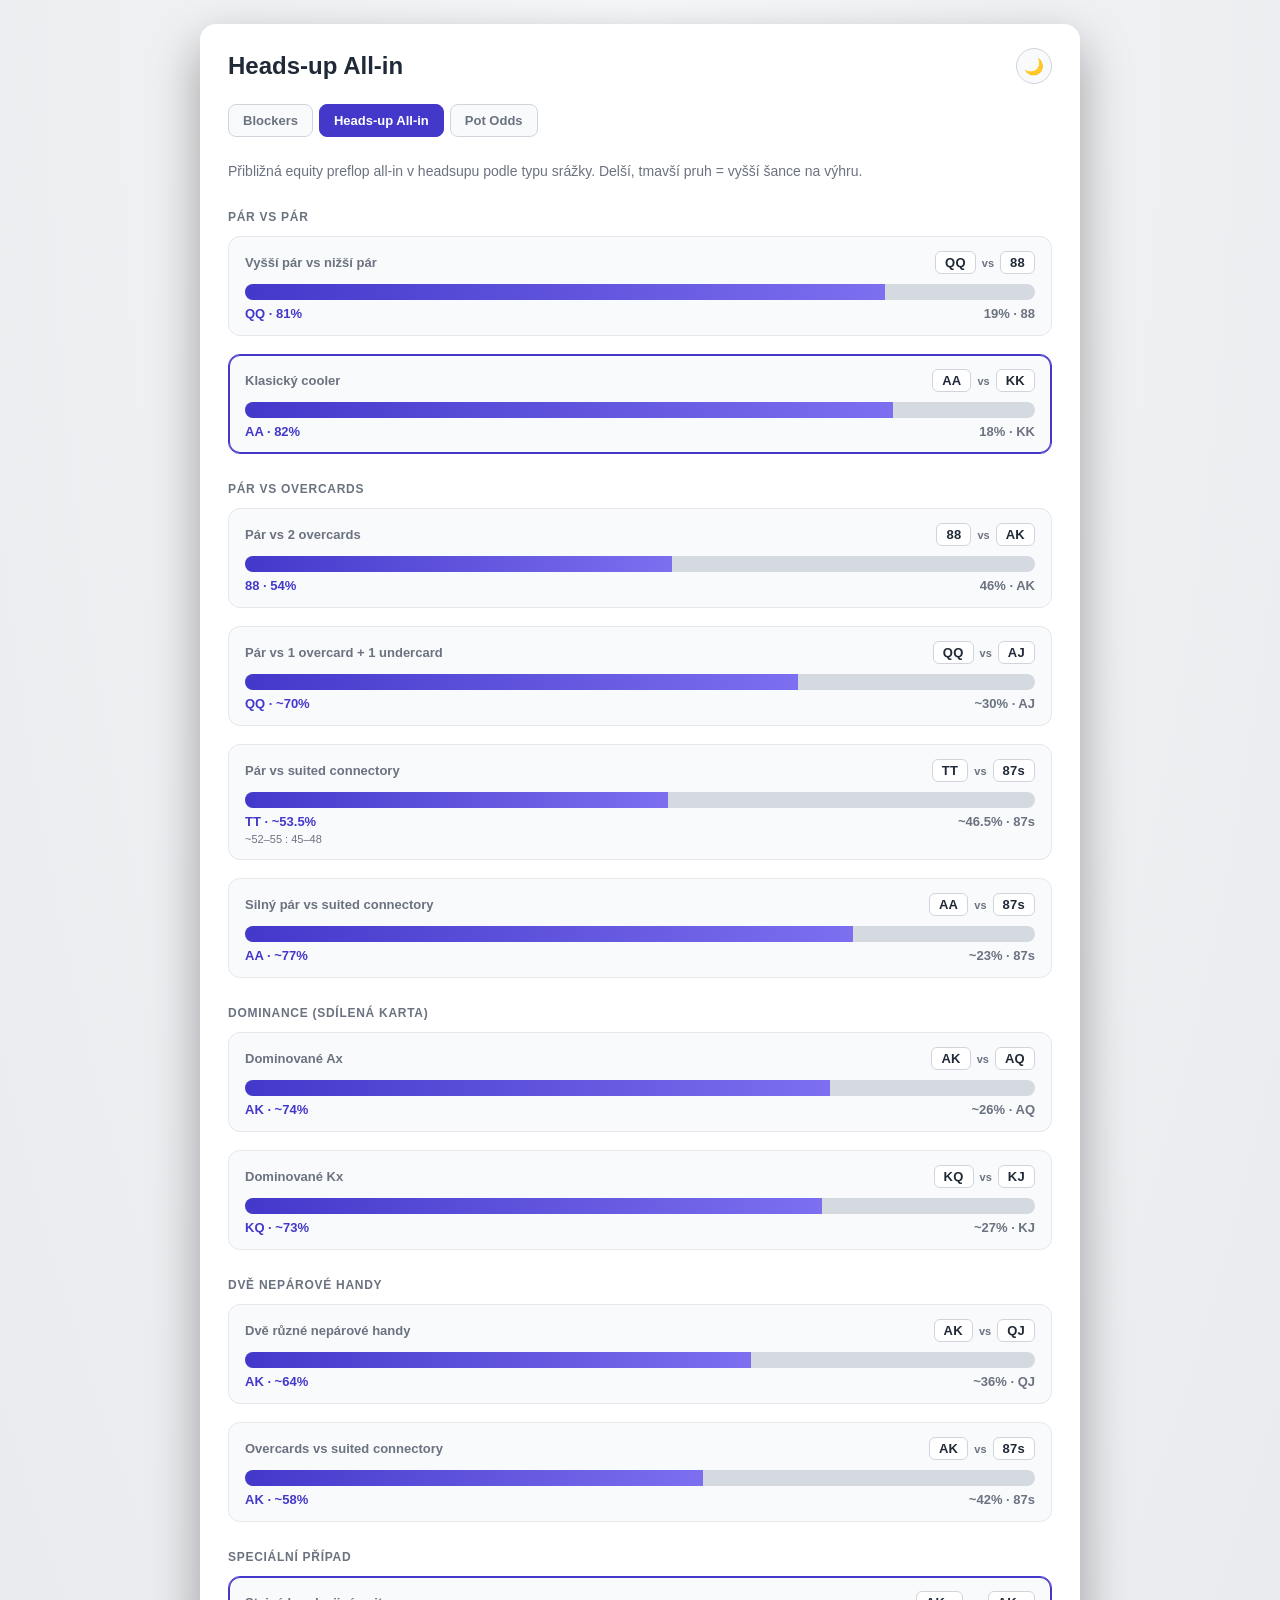
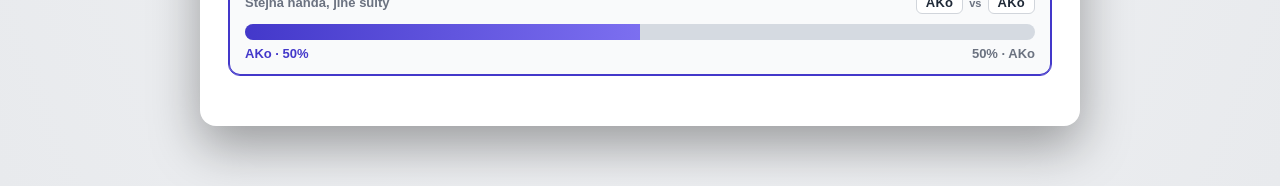
==== headsup-allin.html @ d11d683d "Expand Poker Blockers into a 3-page Poker Tools suite - Add a shared tab nav (Blockers / Heads-up Al" ====
<!DOCTYPE html>
<html lang="cs">
<head>
<meta charset="UTF-8" />
<meta name="viewport" content="width=device-width, initial-scale=1" />
<title>Heads-up All-in · Poker Tools</title>

<link rel="icon" href="favicon.svg" type="image/svg+xml" />
<link rel="icon" href="poker-favicon-32.png" sizes="32x32" type="image/png" />
<link rel="icon" href="poker-favicon-16.png" sizes="16x16" type="image/png" />
<link rel="apple-touch-icon" href="poker-apple-touch-icon.png" />
<link rel="manifest" href="headsup-allin-manifest.json" />
<meta name="theme-color" content="#4338ca" />
<meta name="apple-mobile-web-app-capable" content="yes" />
<meta name="apple-mobile-web-app-status-bar-style" content="black-translucent" />
<meta name="apple-mobile-web-app-title" content="Heads-up All-in" />

<style>
  :root {
    --page-bg-1: #f7f8fa;
    --page-bg-2: #e8eaed;
    --panel-bg: #ffffff;
    --modal-bg: #ffffff;
    --ink: #1f2937;
    --muted: #6b7280;
    --accent: #4338ca;
    --slot-empty: #e5e7eb;
    --slot-border: #c5cad2;
    --border: #d1d5db;
    --border-soft: rgba(0,0,0,0.08);
    --surface-soft: #f9fafb;
    --surface-soft-border: #e5e7eb;
    --cell-zero-bg: #eef0f2;
    --cell-zero-text: #b8bec7;
    --cell-excluded-bg: #d5dae1;
    --cell-excluded-text: #9aa3af;
    --shadow: rgba(0,0,0,0.35);
    --shadow-modal: rgba(0,0,0,0.4);
  }

  :root[data-theme="dark"] {
    --page-bg-1: #1b1e25;
    --page-bg-2: #05060a;
    --panel-bg: #1c1e24;
    --modal-bg: #22252c;
    --ink: #e8eaed;
    --muted: #9aa1ac;
    --accent: #818cf8;
    --slot-empty: #262a33;
    --slot-border: #3a3f4a;
    --border: #3a3f4a;
    --border-soft: rgba(255,255,255,0.08);
    --surface-soft: #22252c;
    --surface-soft-border: #2f333c;
    --cell-zero-bg: #22252c;
    --cell-zero-text: #4b515c;
    --cell-excluded-bg: #262a33;
    --cell-excluded-text: #565c68;
    --shadow: rgba(0,0,0,0.6);
    --shadow-modal: rgba(0,0,0,0.6);
  }

  * { box-sizing: border-box; }

  body {
    margin: 0;
    font-family: -apple-system, BlinkMacSystemFont, "Segoe UI", Roboto, Helvetica, Arial, sans-serif;
    background: radial-gradient(ellipse at top, var(--page-bg-1), var(--page-bg-2));
    min-height: 100vh;
    color: var(--ink);
    padding: 24px 16px 60px;
    transition: background-color 0.2s ease;
  }

  .app {
    max-width: 880px;
    margin: 0 auto;
    background: var(--panel-bg);
    border-radius: 16px;
    padding: 24px 28px 32px;
    box-shadow: 0 20px 50px var(--shadow);
    transition: background-color 0.2s ease;
  }

  .header-row {
    display: flex;
    align-items: center;
    justify-content: space-between;
    gap: 12px;
    margin-bottom: 20px;
  }

  h1 {
    margin: 0;
    font-size: 24px;
  }

  .theme-toggle {
    flex-shrink: 0;
    width: 36px;
    height: 36px;
    border-radius: 50%;
    border: 1px solid var(--border);
    background: var(--surface-soft);
    color: var(--ink);
    font-size: 16px;
    display: inline-flex;
    align-items: center;
    justify-content: center;
    cursor: pointer;
  }

  .tabs {
    display: flex;
    gap: 6px;
    flex-wrap: wrap;
    margin-bottom: 24px;
  }

  .tab {
    padding: 8px 14px;
    border-radius: 8px;
    font-size: 13px;
    font-weight: 600;
    text-decoration: none;
    color: var(--muted);
    background: var(--surface-soft);
    border: 1px solid var(--border);
  }

  .tab:hover {
    color: var(--ink);
  }

  .tab.active {
    background: var(--accent);
    color: white;
    border-color: var(--accent);
  }

  .subtitle {
    font-size: 14px;
    color: var(--muted);
    margin: 0 0 28px;
    line-height: 1.5;
  }

  .group-title {
    font-size: 12px;
    font-weight: 800;
    text-transform: uppercase;
    letter-spacing: 0.06em;
    color: var(--muted);
    margin: 28px 0 12px;
  }

  .group-title:first-of-type {
    margin-top: 0;
  }

  .matchup-row {
    margin-bottom: 18px;
    padding: 14px 16px;
    border-radius: 12px;
    background: var(--surface-soft);
    border: 1px solid var(--surface-soft-border);
  }

  .matchup-row.featured {
    border-color: var(--accent);
    box-shadow: 0 0 0 1px var(--accent) inset;
  }

  .matchup-header {
    display: flex;
    justify-content: space-between;
    align-items: baseline;
    flex-wrap: wrap;
    gap: 6px;
    margin-bottom: 10px;
  }

  .matchup-category {
    font-size: 13px;
    color: var(--muted);
    font-weight: 600;
  }

  .matchup-hands {
    display: flex;
    align-items: center;
    gap: 6px;
  }

  .hand-chip {
    display: inline-block;
    padding: 3px 9px;
    border-radius: 6px;
    background: var(--panel-bg);
    border: 1px solid var(--border);
    font-weight: 800;
    font-size: 13px;
    color: var(--ink);
    letter-spacing: 0.02em;
  }

  .vs-sep {
    font-size: 11px;
    color: var(--muted);
    font-weight: 600;
  }

  .equity-bar {
    display: flex;
    height: 16px;
    border-radius: 999px;
    overflow: hidden;
    background: var(--cell-excluded-bg);
  }

  .equity-fill {
    background: linear-gradient(90deg, var(--accent), #7c6ff0);
  }

  .equity-labels {
    display: flex;
    justify-content: space-between;
    font-size: 13px;
    font-weight: 800;
    margin-top: 6px;
  }

  .equity-labels .favorite {
    color: var(--accent);
  }

  .equity-labels .underdog {
    color: var(--muted);
  }

  .legend-note {
    margin-top: 4px;
    font-size: 11px;
    color: var(--muted);
  }
</style>
</head>
<body>
<div class="app">
  <div class="header-row">
    <h1>Heads-up All-in</h1>
    <button id="themeToggle" class="theme-toggle" type="button" aria-label="Přepnout tmavý režim">🌙</button>
  </div>

  <nav class="tabs">
    <a href="poker.html" class="tab">Blockers</a>
    <a href="headsup-allin.html" class="tab active">Heads-up All-in</a>
    <a href="pot-odds.html" class="tab">Pot Odds</a>
  </nav>

  <p class="subtitle">Přibližná equity preflop all-in v headsupu podle typu srážky. Delší, tmavší pruh = vyšší šance na výhru.</p>

  <div id="groups"></div>
</div>

<script>
(function () {
  const MATCHUPS = [
    { group: 'Pár vs pár', category: 'Vyšší pár vs nižší pár', handA: 'QQ', handB: '88', pctA: 81, pctB: 19 },
    { group: 'Pár vs pár', category: 'Klasický cooler', handA: 'AA', handB: 'KK', pctA: 82, pctB: 18, featured: true },

    { group: 'Pár vs overcards', category: 'Pár vs 2 overcards', handA: '88', handB: 'AK', pctA: 54, pctB: 46 },
    { group: 'Pár vs overcards', category: 'Pár vs 1 overcard + 1 undercard', handA: 'QQ', handB: 'AJ', pctA: 70, pctB: 30, approx: true },
    { group: 'Pár vs overcards', category: 'Pár vs suited connectory', handA: 'TT', handB: '87s', pctA: 53.5, pctB: 46.5, rangeLabel: '~52–55 : 45–48' },
    { group: 'Pár vs overcards', category: 'Silný pár vs suited connectory', handA: 'AA', handB: '87s', pctA: 77, pctB: 23, approx: true },

    { group: 'Dominance (sdílená karta)', category: 'Dominované Ax', handA: 'AK', handB: 'AQ', pctA: 74, pctB: 26, approx: true },
    { group: 'Dominance (sdílená karta)', category: 'Dominované Kx', handA: 'KQ', handB: 'KJ', pctA: 73, pctB: 27, approx: true },

    { group: 'Dvě nepárové handy', category: 'Dvě různé nepárové handy', handA: 'AK', handB: 'QJ', pctA: 64, pctB: 36, approx: true },
    { group: 'Dvě nepárové handy', category: 'Overcards vs suited connectory', handA: 'AK', handB: '87s', pctA: 58, pctB: 42, approx: true },

    { group: 'Speciální případ', category: 'Stejná handa, jiné suity', handA: 'AKo', handB: 'AKo', pctA: 50, pctB: 50, featured: true },
  ];

  const groupsEl = document.getElementById('groups');
  let lastGroup = null;

  MATCHUPS.forEach(m => {
    if (m.group !== lastGroup) {
      const title = document.createElement('div');
      title.className = 'group-title';
      title.textContent = m.group;
      groupsEl.appendChild(title);
      lastGroup = m.group;
    }

    const row = document.createElement('div');
    row.className = 'matchup-row' + (m.featured ? ' featured' : '');

    const header = document.createElement('div');
    header.className = 'matchup-header';
    header.innerHTML =
      `<span class="matchup-category">${m.category}</span>` +
      `<span class="matchup-hands">` +
        `<span class="hand-chip">${m.handA}</span>` +
        `<span class="vs-sep">vs</span>` +
        `<span class="hand-chip">${m.handB}</span>` +
      `</span>`;
    row.appendChild(header);

    const bar = document.createElement('div');
    bar.className = 'equity-bar';
    const fill = document.createElement('div');
    fill.className = 'equity-fill';
    fill.style.width = m.pctA + '%';
    bar.appendChild(fill);
    row.appendChild(bar);

    const labels = document.createElement('div');
    labels.className = 'equity-labels';
    const prefix = m.approx || m.rangeLabel ? '~' : '';
    labels.innerHTML =
      `<span class="favorite">${m.handA} · ${prefix}${m.pctA % 1 === 0 ? m.pctA : m.pctA.toFixed(1)}%</span>` +
      `<span class="underdog">${prefix}${m.pctB % 1 === 0 ? m.pctB : m.pctB.toFixed(1)}% · ${m.handB}</span>`;
    row.appendChild(labels);

    if (m.rangeLabel) {
      const note = document.createElement('div');
      note.className = 'legend-note';
      note.textContent = m.rangeLabel;
      row.appendChild(note);
    }

    groupsEl.appendChild(row);
  });

  const THEME_KEY = 'pokerBlockersTheme';
  const themeToggleBtn = document.getElementById('themeToggle');

  function applyTheme(theme) {
    document.documentElement.setAttribute('data-theme', theme);
    themeToggleBtn.textContent = theme === 'dark' ? '☀️' : '🌙';
    themeToggleBtn.setAttribute('aria-label', theme === 'dark' ? 'Přepnout na světlý režim' : 'Přepnout na tmavý režim');
    try { localStorage.setItem(THEME_KEY, theme); } catch (e) {}
  }

  function preferredTheme() {
    let saved = null;
    try { saved = localStorage.getItem(THEME_KEY); } catch (e) {}
    if (saved === 'light' || saved === 'dark') return saved;
    return window.matchMedia('(prefers-color-scheme: dark)').matches ? 'dark' : 'light';
  }

  let currentTheme = preferredTheme();
  applyTheme(currentTheme);

  themeToggleBtn.addEventListener('click', () => {
    currentTheme = currentTheme === 'dark' ? 'light' : 'dark';
    applyTheme(currentTheme);
  });
})();
</script>
</body>
</html>
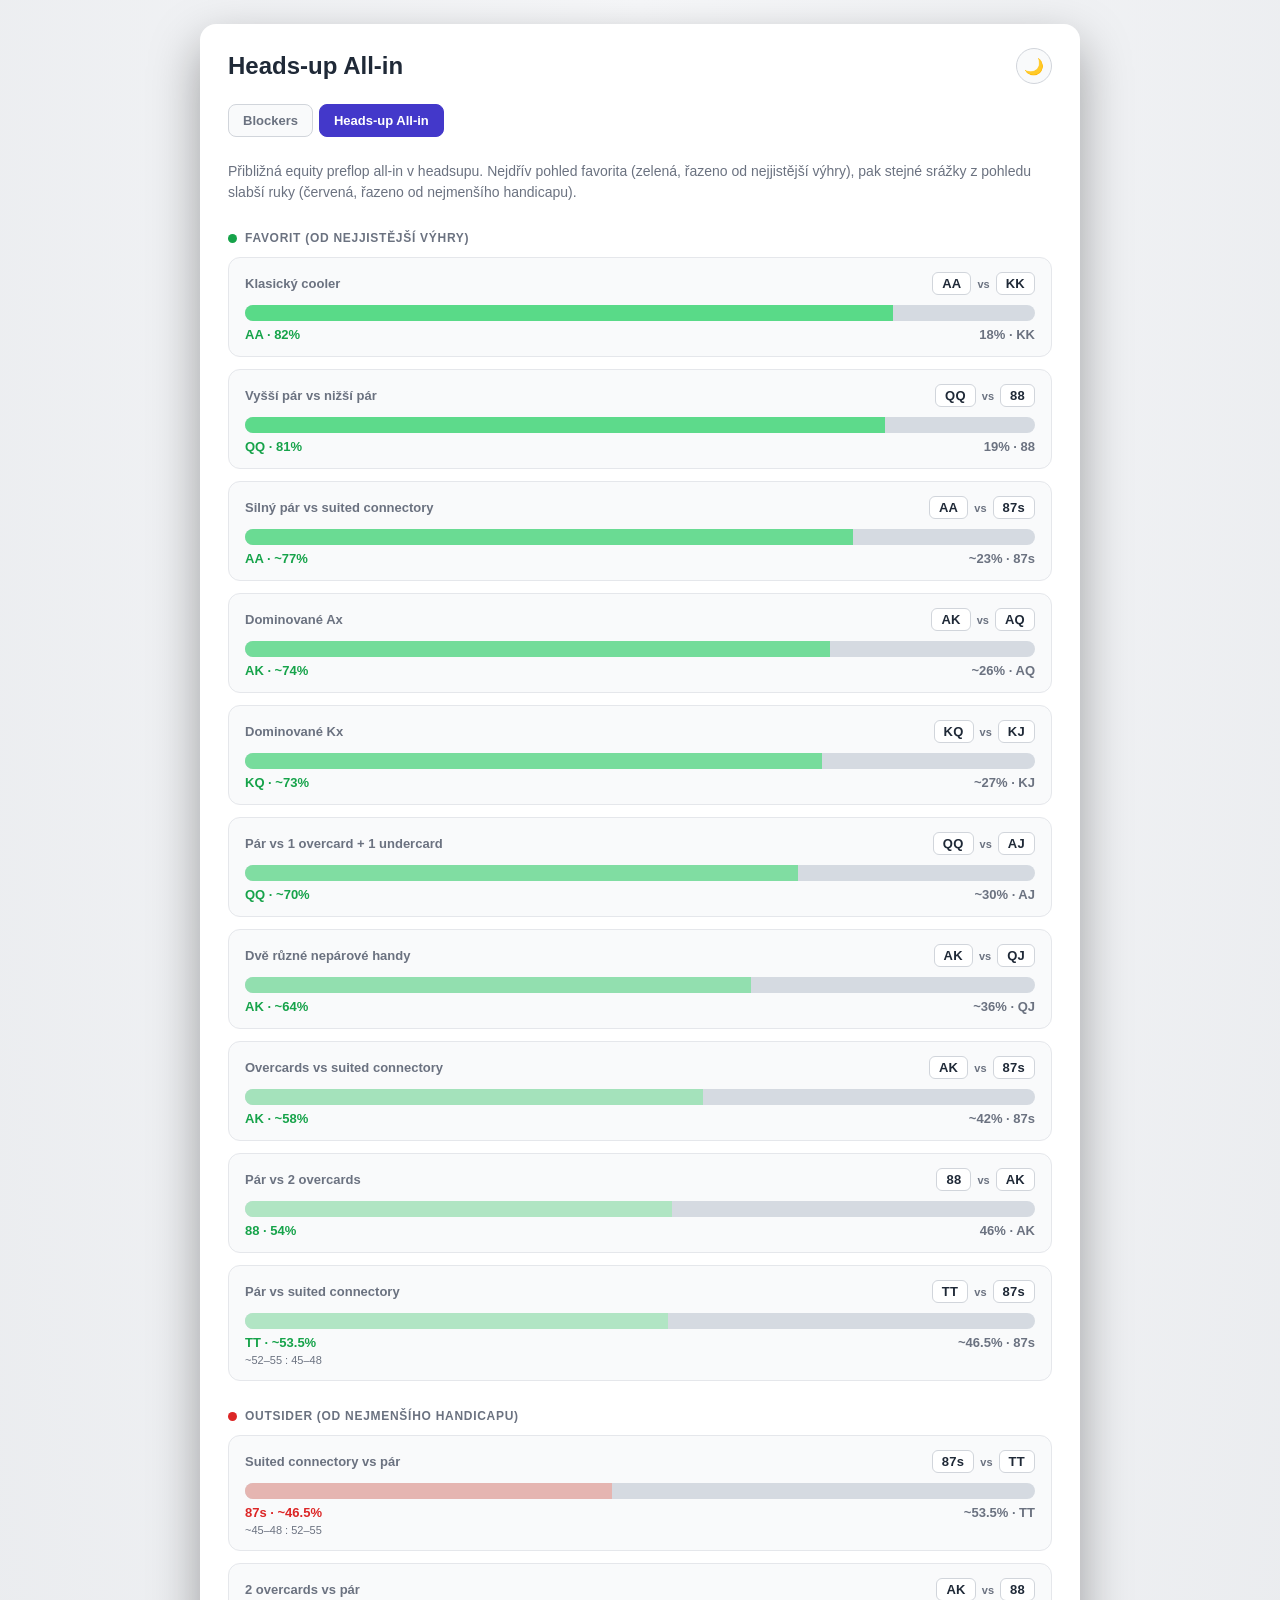
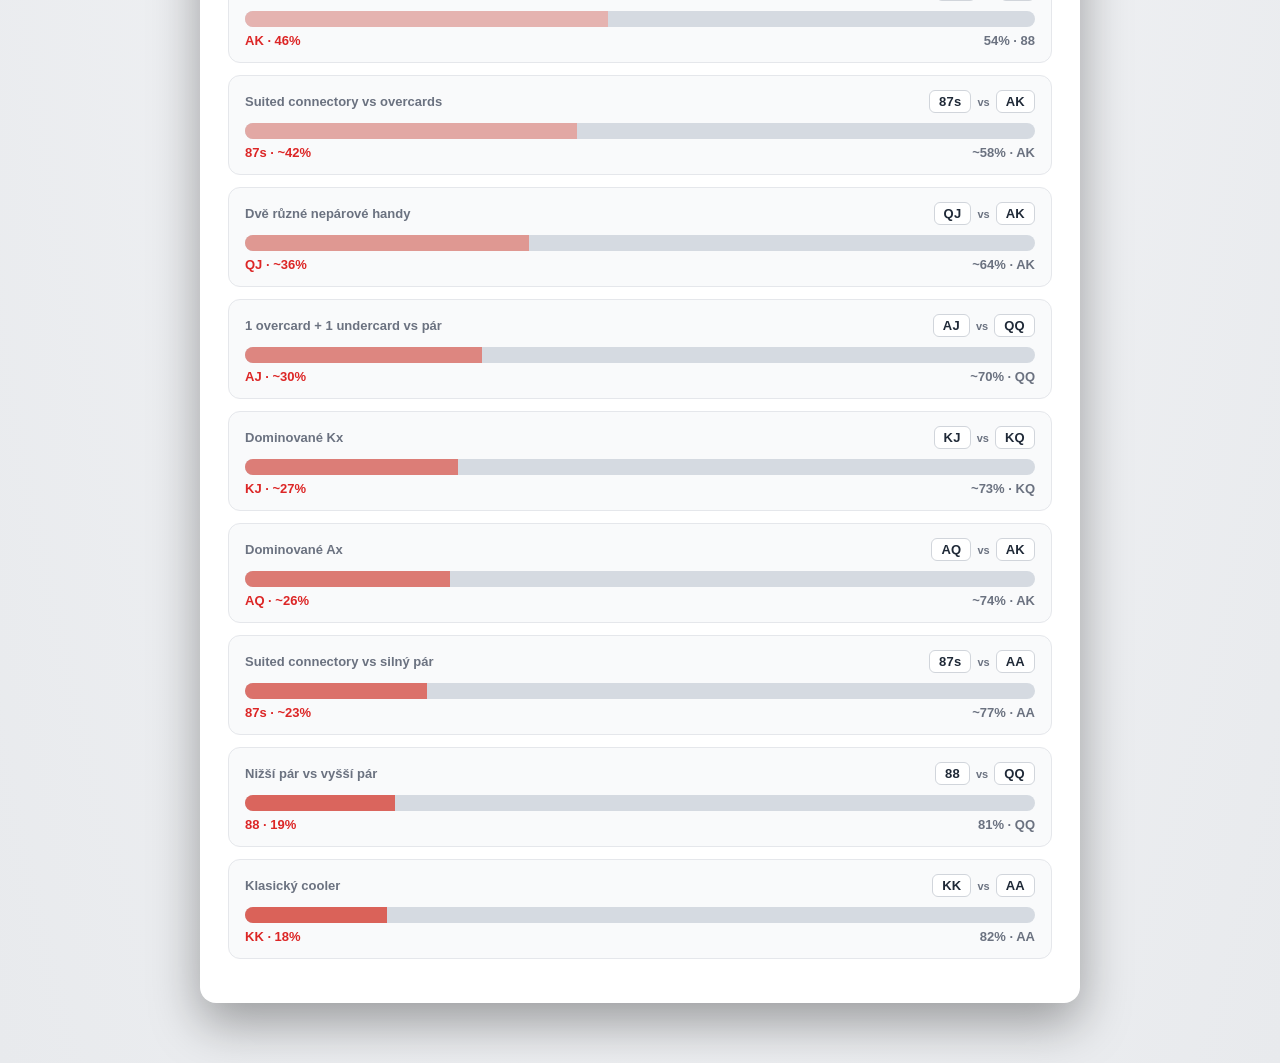
==== commit fc4fea9a: "Remove Pot Odds nav links, update landing card copy Follow-up to 78a34c1 — that commit only removed " ====
--- a/headsup-allin.html
+++ b/headsup-allin.html
@@ -36,6 +36,8 @@
     --cell-excluded-text: #9aa3af;
     --shadow: rgba(0,0,0,0.35);
     --shadow-modal: rgba(0,0,0,0.4);
+    --good: #16a34a;
+    --bad: #dc2626;
   }
 
   :root[data-theme="dark"] {
@@ -58,6 +60,8 @@
     --cell-excluded-text: #565c68;
     --shadow: rgba(0,0,0,0.6);
     --shadow-modal: rgba(0,0,0,0.6);
+    --good: #4ade80;
+    --bad: #f87171;
   }
 
   * { box-sizing: border-box; }
@@ -145,7 +149,10 @@
     line-height: 1.5;
   }
 
-  .group-title {
+  .section-title {
+    display: flex;
+    align-items: center;
+    gap: 8px;
     font-size: 12px;
     font-weight: 800;
     text-transform: uppercase;
@@ -154,21 +161,26 @@
     margin: 28px 0 12px;
   }
 
-  .group-title:first-of-type {
+  .section-title:first-of-type {
     margin-top: 0;
   }
 
+  .section-title .dot {
+    width: 9px;
+    height: 9px;
+    border-radius: 50%;
+    flex-shrink: 0;
+  }
+
+  .section-title.fav .dot { background: var(--good); }
+  .section-title.dog .dot { background: var(--bad); }
+
   .matchup-row {
-    margin-bottom: 18px;
+    margin-bottom: 12px;
     padding: 14px 16px;
     border-radius: 12px;
     background: var(--surface-soft);
     border: 1px solid var(--surface-soft-border);
-  }
-
-  .matchup-row.featured {
-    border-color: var(--accent);
-    box-shadow: 0 0 0 1px var(--accent) inset;
   }
 
   .matchup-header {
@@ -218,10 +230,6 @@
     background: var(--cell-excluded-bg);
   }
 
-  .equity-fill {
-    background: linear-gradient(90deg, var(--accent), #7c6ff0);
-  }
-
   .equity-labels {
     display: flex;
     justify-content: space-between;
@@ -230,13 +238,9 @@
     margin-top: 6px;
   }
 
-  .equity-labels .favorite {
-    color: var(--accent);
-  }
-
-  .equity-labels .underdog {
-    color: var(--muted);
-  }
+  .equity-labels .lead.fav { color: var(--good); }
+  .equity-labels .lead.dog { color: var(--bad); }
+  .equity-labels .rest { color: var(--muted); }
 
   .legend-note {
     margin-top: 4px;
@@ -255,65 +259,68 @@
   <nav class="tabs">
     <a href="poker.html" class="tab">Blockers</a>
     <a href="headsup-allin.html" class="tab active">Heads-up All-in</a>
-    <a href="pot-odds.html" class="tab">Pot Odds</a>
   </nav>
 
-  <p class="subtitle">Přibližná equity preflop all-in v headsupu podle typu srážky. Delší, tmavší pruh = vyšší šance na výhru.</p>
-
-  <div id="groups"></div>
+  <p class="subtitle">Přibližná equity preflop all-in v headsupu. Nejdřív pohled favorita (zelená, řazeno od nejjistější výhry), pak stejné srážky z pohledu slabší ruky (červená, řazeno od nejmenšího handicapu).</p>
+
+  <div id="sections"></div>
 </div>
 
 <script>
 (function () {
   const MATCHUPS = [
-    { group: 'Pár vs pár', category: 'Vyšší pár vs nižší pár', handA: 'QQ', handB: '88', pctA: 81, pctB: 19 },
-    { group: 'Pár vs pár', category: 'Klasický cooler', handA: 'AA', handB: 'KK', pctA: 82, pctB: 18, featured: true },
-
-    { group: 'Pár vs overcards', category: 'Pár vs 2 overcards', handA: '88', handB: 'AK', pctA: 54, pctB: 46 },
-    { group: 'Pár vs overcards', category: 'Pár vs 1 overcard + 1 undercard', handA: 'QQ', handB: 'AJ', pctA: 70, pctB: 30, approx: true },
-    { group: 'Pár vs overcards', category: 'Pár vs suited connectory', handA: 'TT', handB: '87s', pctA: 53.5, pctB: 46.5, rangeLabel: '~52–55 : 45–48' },
-    { group: 'Pár vs overcards', category: 'Silný pár vs suited connectory', handA: 'AA', handB: '87s', pctA: 77, pctB: 23, approx: true },
-
-    { group: 'Dominance (sdílená karta)', category: 'Dominované Ax', handA: 'AK', handB: 'AQ', pctA: 74, pctB: 26, approx: true },
-    { group: 'Dominance (sdílená karta)', category: 'Dominované Kx', handA: 'KQ', handB: 'KJ', pctA: 73, pctB: 27, approx: true },
-
-    { group: 'Dvě nepárové handy', category: 'Dvě různé nepárové handy', handA: 'AK', handB: 'QJ', pctA: 64, pctB: 36, approx: true },
-    { group: 'Dvě nepárové handy', category: 'Overcards vs suited connectory', handA: 'AK', handB: '87s', pctA: 58, pctB: 42, approx: true },
-
-    { group: 'Speciální případ', category: 'Stejná handa, jiné suity', handA: 'AKo', handB: 'AKo', pctA: 50, pctB: 50, featured: true },
+    { category: 'Vyšší pár vs nižší pár', categoryFlip: 'Nižší pár vs vyšší pár', handA: 'QQ', handB: '88', pctA: 81, pctB: 19 },
+    { category: 'Klasický cooler', categoryFlip: 'Klasický cooler', handA: 'AA', handB: 'KK', pctA: 82, pctB: 18 },
+    { category: 'Pár vs 2 overcards', categoryFlip: '2 overcards vs pár', handA: '88', handB: 'AK', pctA: 54, pctB: 46 },
+    { category: 'Pár vs 1 overcard + 1 undercard', categoryFlip: '1 overcard + 1 undercard vs pár', handA: 'QQ', handB: 'AJ', pctA: 70, pctB: 30, approx: true },
+    { category: 'Pár vs suited connectory', categoryFlip: 'Suited connectory vs pár', handA: 'TT', handB: '87s', pctA: 53.5, pctB: 46.5, rangeLabel: '~52–55 : 45–48', rangeLabelFlip: '~45–48 : 52–55' },
+    { category: 'Silný pár vs suited connectory', categoryFlip: 'Suited connectory vs silný pár', handA: 'AA', handB: '87s', pctA: 77, pctB: 23, approx: true },
+    { category: 'Dominované Ax', categoryFlip: 'Dominované Ax', handA: 'AK', handB: 'AQ', pctA: 74, pctB: 26, approx: true },
+    { category: 'Dominované Kx', categoryFlip: 'Dominované Kx', handA: 'KQ', handB: 'KJ', pctA: 73, pctB: 27, approx: true },
+    { category: 'Dvě různé nepárové handy', categoryFlip: 'Dvě různé nepárové handy', handA: 'AK', handB: 'QJ', pctA: 64, pctB: 36, approx: true },
+    { category: 'Overcards vs suited connectory', categoryFlip: 'Suited connectory vs overcards', handA: 'AK', handB: '87s', pctA: 58, pctB: 42, approx: true },
   ];
 
-  const groupsEl = document.getElementById('groups');
-  let lastGroup = null;
-
-  MATCHUPS.forEach(m => {
-    if (m.group !== lastGroup) {
-      const title = document.createElement('div');
-      title.className = 'group-title';
-      title.textContent = m.group;
-      groupsEl.appendChild(title);
-      lastGroup = m.group;
-    }
+  function fmt(pct) {
+    return pct % 1 === 0 ? String(pct) : pct.toFixed(1);
+  }
+
+  // pct assumed >= 50 for green, <= 50 for red; distance from 50 drives intensity
+  function scaleColor(pct, kind) {
+    const t = Math.min(1, Math.max(0, Math.abs(pct - 50) / 50));
+    const light = 82 - t * 34;
+    const sat = 48 + t * 24;
+    const hue = kind === 'fav' ? 142 : 4;
+    return `hsl(${hue}, ${sat}%, ${light}%)`;
+  }
+
+  function buildRow(m, kind) {
+    const lead = kind === 'fav'
+      ? { hand: m.handA, pct: m.pctA, cat: m.category, note: m.rangeLabel }
+      : { hand: m.handB, pct: m.pctB, cat: m.categoryFlip, note: m.rangeLabelFlip };
+    const rest = kind === 'fav'
+      ? { hand: m.handB, pct: m.pctB }
+      : { hand: m.handA, pct: m.pctA };
 
     const row = document.createElement('div');
-    row.className = 'matchup-row' + (m.featured ? ' featured' : '');
+    row.className = 'matchup-row';
 
     const header = document.createElement('div');
     header.className = 'matchup-header';
     header.innerHTML =
-      `<span class="matchup-category">${m.category}</span>` +
+      `<span class="matchup-category">${lead.cat}</span>` +
       `<span class="matchup-hands">` +
-        `<span class="hand-chip">${m.handA}</span>` +
+        `<span class="hand-chip">${lead.hand}</span>` +
         `<span class="vs-sep">vs</span>` +
-        `<span class="hand-chip">${m.handB}</span>` +
+        `<span class="hand-chip">${rest.hand}</span>` +
       `</span>`;
     row.appendChild(header);
 
     const bar = document.createElement('div');
     bar.className = 'equity-bar';
     const fill = document.createElement('div');
-    fill.className = 'equity-fill';
-    fill.style.width = m.pctA + '%';
+    fill.style.width = lead.pct + '%';
+    fill.style.background = scaleColor(lead.pct, kind);
     bar.appendChild(fill);
     row.appendChild(bar);
 
@@ -321,19 +328,37 @@
     labels.className = 'equity-labels';
     const prefix = m.approx || m.rangeLabel ? '~' : '';
     labels.innerHTML =
-      `<span class="favorite">${m.handA} · ${prefix}${m.pctA % 1 === 0 ? m.pctA : m.pctA.toFixed(1)}%</span>` +
-      `<span class="underdog">${prefix}${m.pctB % 1 === 0 ? m.pctB : m.pctB.toFixed(1)}% · ${m.handB}</span>`;
+      `<span class="lead ${kind}">${lead.hand} · ${prefix}${fmt(lead.pct)}%</span>` +
+      `<span class="rest">${prefix}${fmt(rest.pct)}% · ${rest.hand}</span>`;
     row.appendChild(labels);
 
-    if (m.rangeLabel) {
+    if (lead.note) {
       const note = document.createElement('div');
       note.className = 'legend-note';
-      note.textContent = m.rangeLabel;
+      note.textContent = lead.note;
       row.appendChild(note);
     }
 
-    groupsEl.appendChild(row);
-  });
+    return row;
+  }
+
+  const sectionsEl = document.getElementById('sections');
+
+  const favTitle = document.createElement('div');
+  favTitle.className = 'section-title fav';
+  favTitle.innerHTML = '<span class="dot"></span>Favorit (od nejjistější výhry)';
+  sectionsEl.appendChild(favTitle);
+
+  [...MATCHUPS].sort((a, b) => b.pctA - a.pctA)
+    .forEach(m => sectionsEl.appendChild(buildRow(m, 'fav')));
+
+  const dogTitle = document.createElement('div');
+  dogTitle.className = 'section-title dog';
+  dogTitle.innerHTML = '<span class="dot"></span>Outsider (od nejmenšího handicapu)';
+  sectionsEl.appendChild(dogTitle);
+
+  [...MATCHUPS].sort((a, b) => b.pctB - a.pctB)
+    .forEach(m => sectionsEl.appendChild(buildRow(m, 'dog')));
 
   const THEME_KEY = 'pokerBlockersTheme';
   const themeToggleBtn = document.getElementById('themeToggle');
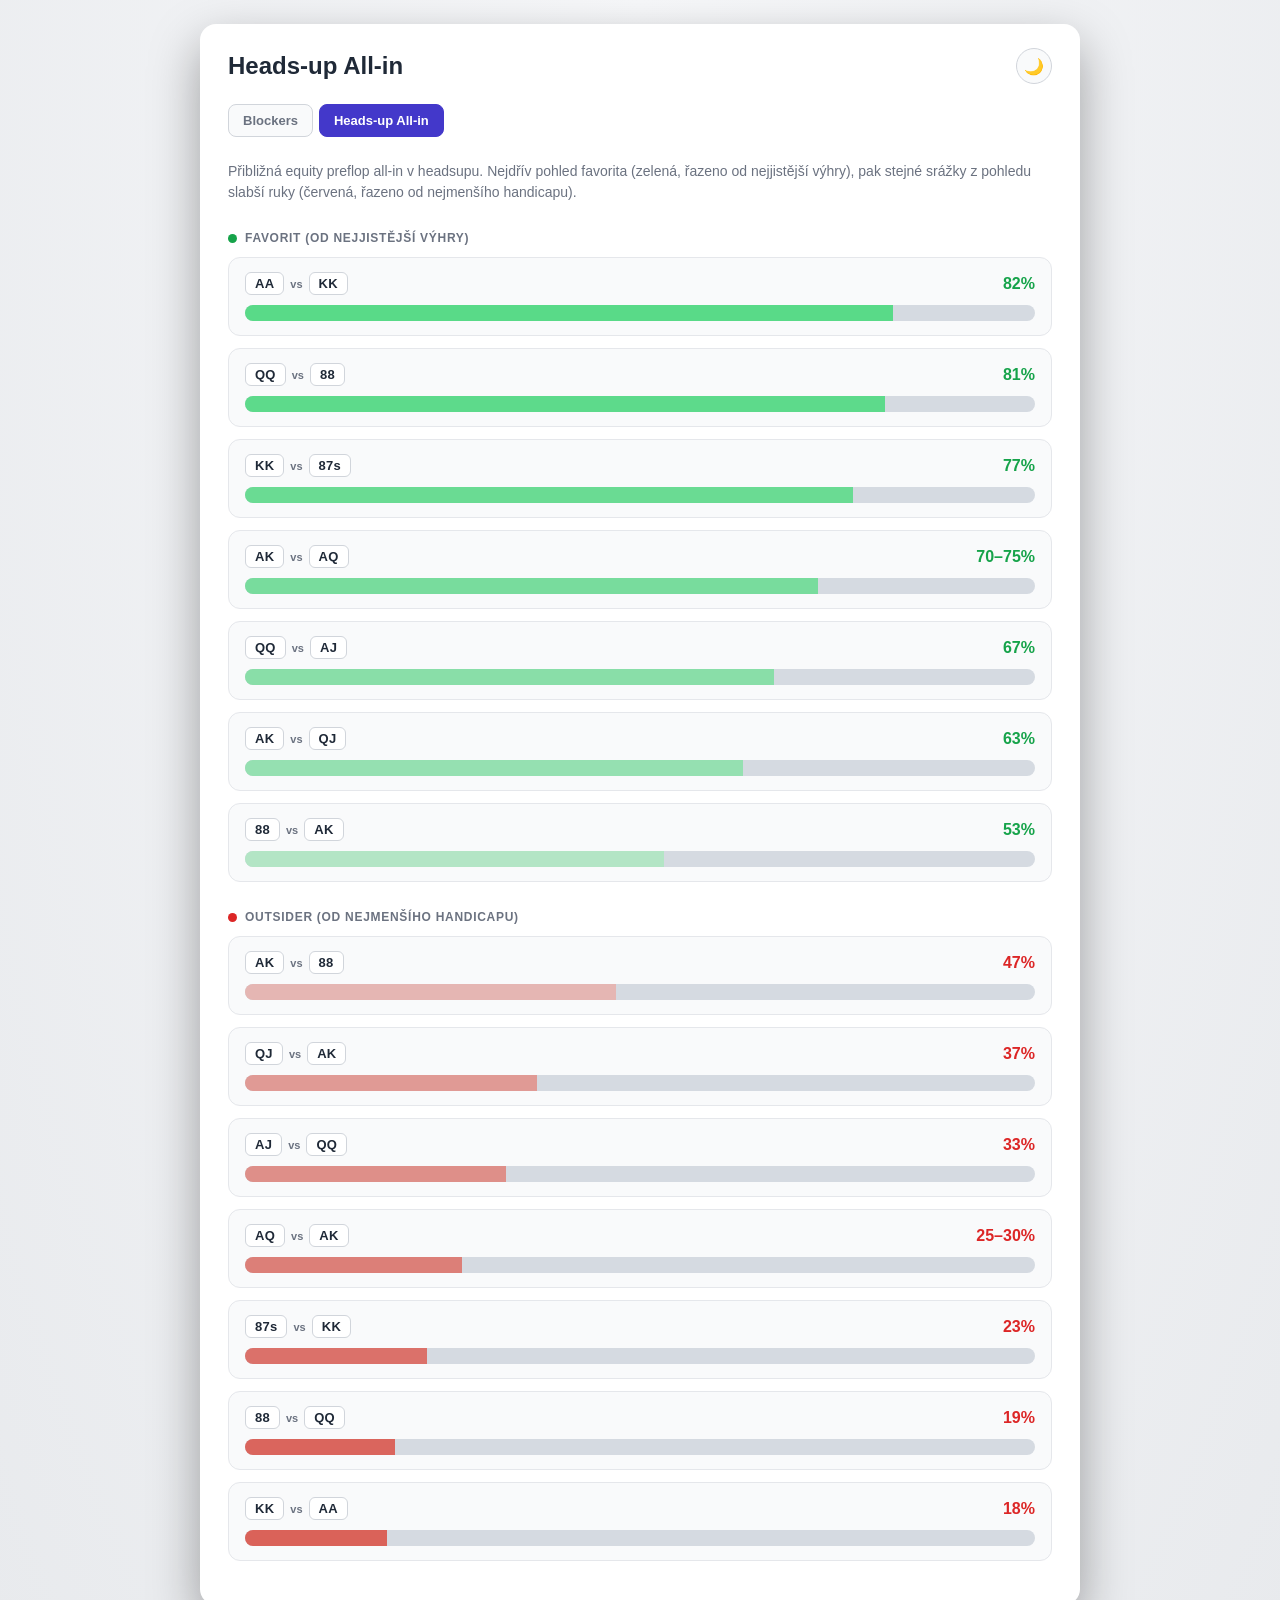
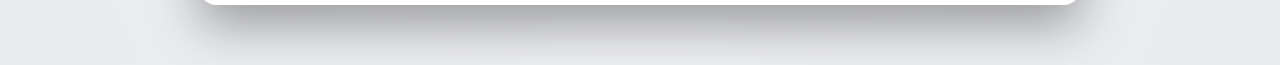
==== commit 443ebe34: "Trim Heads-up All-in to 7 hand-picked matchups, drop scenario names - Remove all per-row scenario ca" ====
--- a/headsup-allin.html
+++ b/headsup-allin.html
@@ -186,16 +186,9 @@
   .matchup-header {
     display: flex;
     justify-content: space-between;
-    align-items: baseline;
-    flex-wrap: wrap;
-    gap: 6px;
+    align-items: center;
+    gap: 10px;
     margin-bottom: 10px;
-  }
-
-  .matchup-category {
-    font-size: 13px;
-    color: var(--muted);
-    font-weight: 600;
   }
 
   .matchup-hands {
@@ -222,30 +215,20 @@
     font-weight: 600;
   }
 
+  .matchup-pct {
+    font-size: 16px;
+    font-weight: 800;
+  }
+
+  .matchup-pct.fav { color: var(--good); }
+  .matchup-pct.dog { color: var(--bad); }
+
   .equity-bar {
     display: flex;
     height: 16px;
     border-radius: 999px;
     overflow: hidden;
     background: var(--cell-excluded-bg);
-  }
-
-  .equity-labels {
-    display: flex;
-    justify-content: space-between;
-    font-size: 13px;
-    font-weight: 800;
-    margin-top: 6px;
-  }
-
-  .equity-labels .lead.fav { color: var(--good); }
-  .equity-labels .lead.dog { color: var(--bad); }
-  .equity-labels .rest { color: var(--muted); }
-
-  .legend-note {
-    margin-top: 4px;
-    font-size: 11px;
-    color: var(--muted);
   }
 </style>
 </head>
@@ -253,7 +236,7 @@
 <div class="app">
   <div class="header-row">
     <h1>Heads-up All-in</h1>
-    <button id="themeToggle" class="theme-toggle" type="button" aria-label="Přepnout tmavý režim">🌙</button>
+    <button id="themeToggle" class="theme-toggle" type="button" aria-label="Přepnout tmavý режim">🌙</button>
   </div>
 
   <nav class="tabs">
@@ -269,21 +252,28 @@
 <script>
 (function () {
   const MATCHUPS = [
-    { category: 'Vyšší pár vs nižší pár', categoryFlip: 'Nižší pár vs vyšší pár', handA: 'QQ', handB: '88', pctA: 81, pctB: 19 },
-    { category: 'Klasický cooler', categoryFlip: 'Klasický cooler', handA: 'AA', handB: 'KK', pctA: 82, pctB: 18 },
-    { category: 'Pár vs 2 overcards', categoryFlip: '2 overcards vs pár', handA: '88', handB: 'AK', pctA: 54, pctB: 46 },
-    { category: 'Pár vs 1 overcard + 1 undercard', categoryFlip: '1 overcard + 1 undercard vs pár', handA: 'QQ', handB: 'AJ', pctA: 70, pctB: 30, approx: true },
-    { category: 'Pár vs suited connectory', categoryFlip: 'Suited connectory vs pár', handA: 'TT', handB: '87s', pctA: 53.5, pctB: 46.5, rangeLabel: '~52–55 : 45–48', rangeLabelFlip: '~45–48 : 52–55' },
-    { category: 'Silný pár vs suited connectory', categoryFlip: 'Suited connectory vs silný pár', handA: 'AA', handB: '87s', pctA: 77, pctB: 23, approx: true },
-    { category: 'Dominované Ax', categoryFlip: 'Dominované Ax', handA: 'AK', handB: 'AQ', pctA: 74, pctB: 26, approx: true },
-    { category: 'Dominované Kx', categoryFlip: 'Dominované Kx', handA: 'KQ', handB: 'KJ', pctA: 73, pctB: 27, approx: true },
-    { category: 'Dvě různé nepárové handy', categoryFlip: 'Dvě různé nepárové handy', handA: 'AK', handB: 'QJ', pctA: 64, pctB: 36, approx: true },
-    { category: 'Overcards vs suited connectory', categoryFlip: 'Suited connectory vs overcards', handA: 'AK', handB: '87s', pctA: 58, pctB: 42, approx: true },
+    { handA: 'AA', handB: 'KK', pctA: 82, pctB: 18 },
+    { handA: 'QQ', handB: '88', pctA: 81, pctB: 19 },
+    { handA: 'KK', handB: '87s', pctA: 77, pctB: 23 },
+    { handA: 'AK', handB: 'AQ', rangeA: [70, 75], rangeB: [25, 30] },
+    { handA: 'QQ', handB: 'AJ', pctA: 67, pctB: 33 },
+    { handA: 'AK', handB: 'QJ', pctA: 63, pctB: 37 },
+    { handA: '88', handB: 'AK', pctA: 53, pctB: 47 },
   ];
 
-  function fmt(pct) {
-    return pct % 1 === 0 ? String(pct) : pct.toFixed(1);
-  }
+  // normalize: every matchup gets a numeric pctA/pctB (midpoint for ranges) for
+  // sorting and bar width, plus a display label (range or plain number).
+  MATCHUPS.forEach(m => {
+    if (m.rangeA) {
+      m.pctA = (m.rangeA[0] + m.rangeA[1]) / 2;
+      m.pctB = (m.rangeB[0] + m.rangeB[1]) / 2;
+      m.labelA = `${m.rangeA[0]}–${m.rangeA[1]}%`;
+      m.labelB = `${m.rangeB[0]}–${m.rangeB[1]}%`;
+    } else {
+      m.labelA = `${m.pctA}%`;
+      m.labelB = `${m.pctB}%`;
+    }
+  });
 
   // pct assumed >= 50 for green, <= 50 for red; distance from 50 drives intensity
   function scaleColor(pct, kind) {
@@ -296,11 +286,9 @@
 
   function buildRow(m, kind) {
     const lead = kind === 'fav'
-      ? { hand: m.handA, pct: m.pctA, cat: m.category, note: m.rangeLabel }
-      : { hand: m.handB, pct: m.pctB, cat: m.categoryFlip, note: m.rangeLabelFlip };
-    const rest = kind === 'fav'
-      ? { hand: m.handB, pct: m.pctB }
-      : { hand: m.handA, pct: m.pctA };
+      ? { hand: m.handA, pct: m.pctA, label: m.labelA }
+      : { hand: m.handB, pct: m.pctB, label: m.labelB };
+    const rest = kind === 'fav' ? m.handB : m.handA;
 
     const row = document.createElement('div');
     row.className = 'matchup-row';
@@ -308,12 +296,12 @@
     const header = document.createElement('div');
     header.className = 'matchup-header';
     header.innerHTML =
-      `<span class="matchup-category">${lead.cat}</span>` +
       `<span class="matchup-hands">` +
         `<span class="hand-chip">${lead.hand}</span>` +
         `<span class="vs-sep">vs</span>` +
-        `<span class="hand-chip">${rest.hand}</span>` +
-      `</span>`;
+        `<span class="hand-chip">${rest}</span>` +
+      `</span>` +
+      `<span class="matchup-pct ${kind}">${lead.label}</span>`;
     row.appendChild(header);
 
     const bar = document.createElement('div');
@@ -323,21 +311,6 @@
     fill.style.background = scaleColor(lead.pct, kind);
     bar.appendChild(fill);
     row.appendChild(bar);
-
-    const labels = document.createElement('div');
-    labels.className = 'equity-labels';
-    const prefix = m.approx || m.rangeLabel ? '~' : '';
-    labels.innerHTML =
-      `<span class="lead ${kind}">${lead.hand} · ${prefix}${fmt(lead.pct)}%</span>` +
-      `<span class="rest">${prefix}${fmt(rest.pct)}% · ${rest.hand}</span>`;
-    row.appendChild(labels);
-
-    if (lead.note) {
-      const note = document.createElement('div');
-      note.className = 'legend-note';
-      note.textContent = lead.note;
-      row.appendChild(note);
-    }
 
     return row;
   }
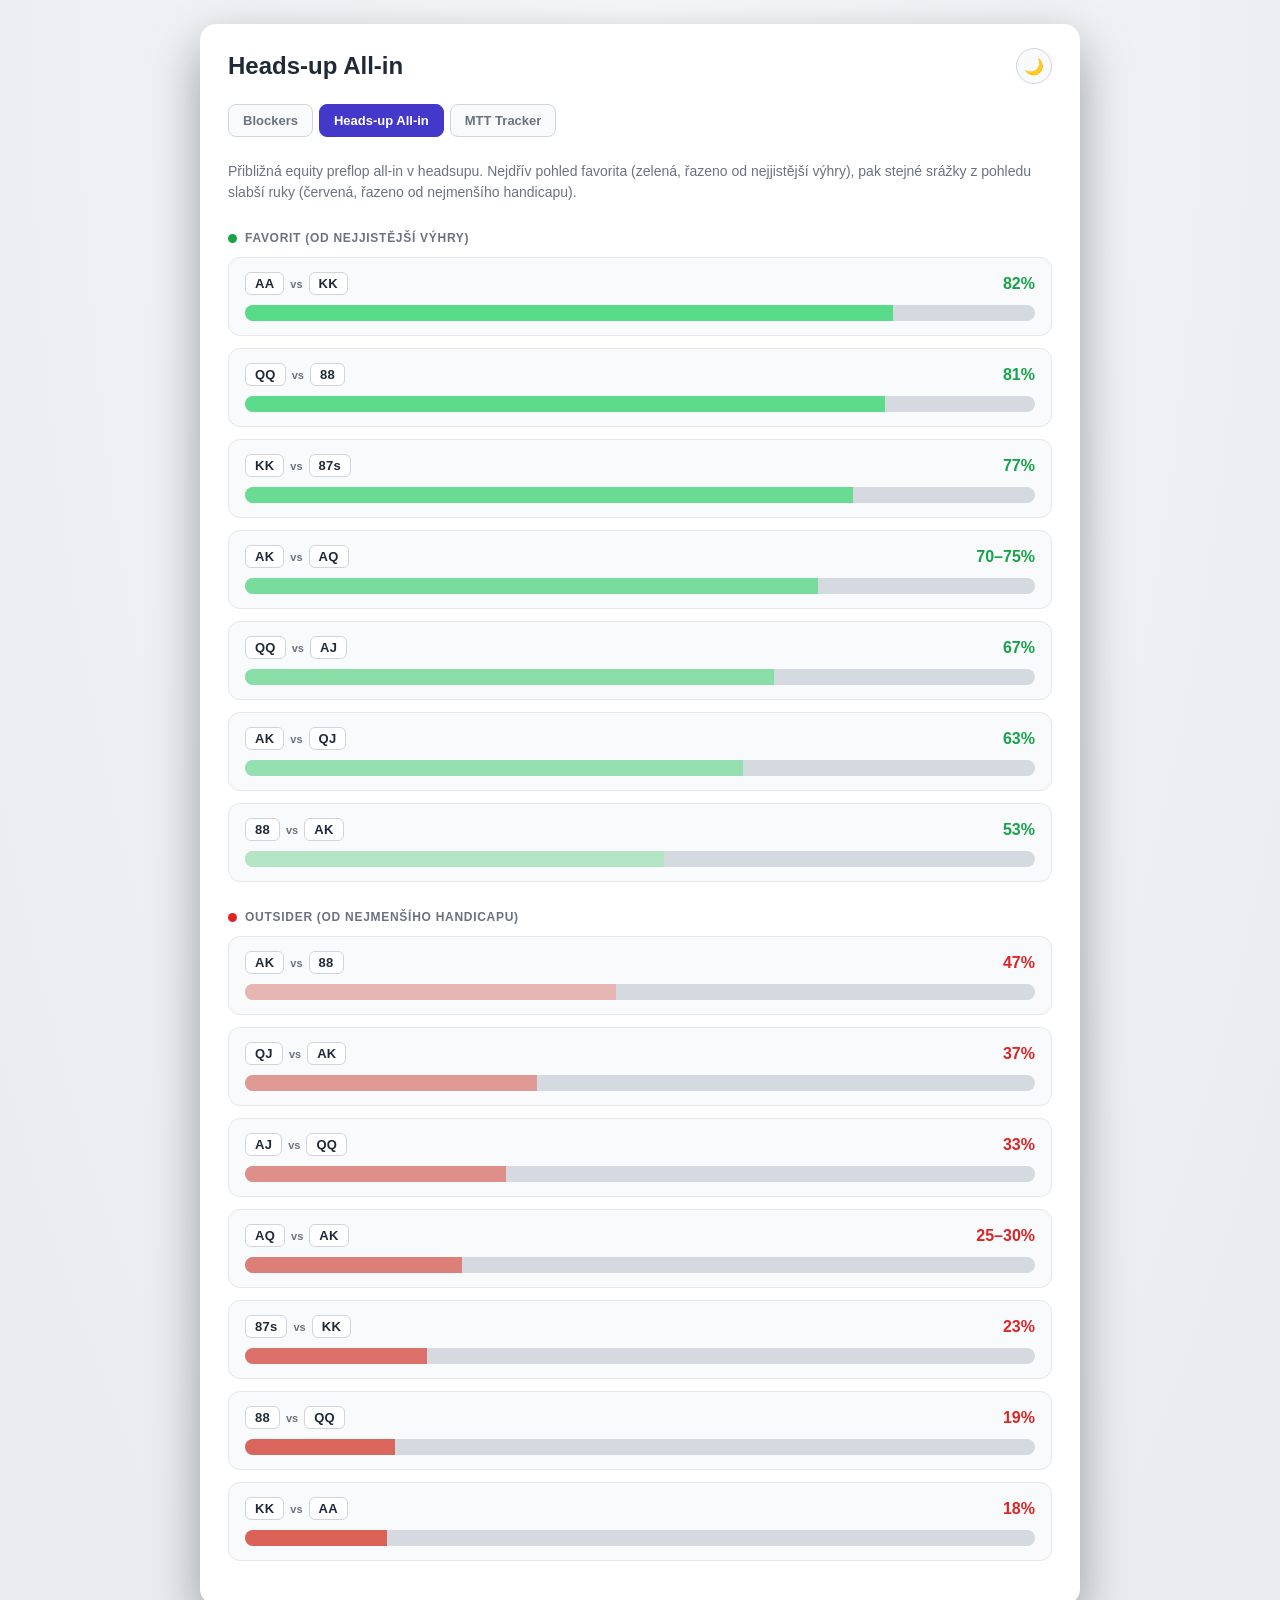
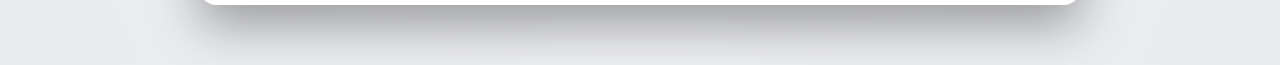
==== commit e60f32d3: "Add MTT Tracker page with VPIP counter New front-end-only page with FOLD / BET buttons and live stat" ====
--- a/headsup-allin.html
+++ b/headsup-allin.html
@@ -236,12 +236,13 @@
 <div class="app">
   <div class="header-row">
     <h1>Heads-up All-in</h1>
-    <button id="themeToggle" class="theme-toggle" type="button" aria-label="Přepnout tmavý режim">🌙</button>
+    <button id="themeToggle" class="theme-toggle" type="button" aria-label="Přepnout tmavý režim">🌙</button>
   </div>
 
   <nav class="tabs">
     <a href="poker.html" class="tab">Blockers</a>
     <a href="headsup-allin.html" class="tab active">Heads-up All-in</a>
+    <a href="mtt-tracker.html" class="tab">MTT Tracker</a>
   </nav>
 
   <p class="subtitle">Přibližná equity preflop all-in v headsupu. Nejdřív pohled favorita (zelená, řazeno od nejjistější výhry), pak stejné srážky z pohledu slabší ruky (červená, řazeno od nejmenšího handicapu).</p>
